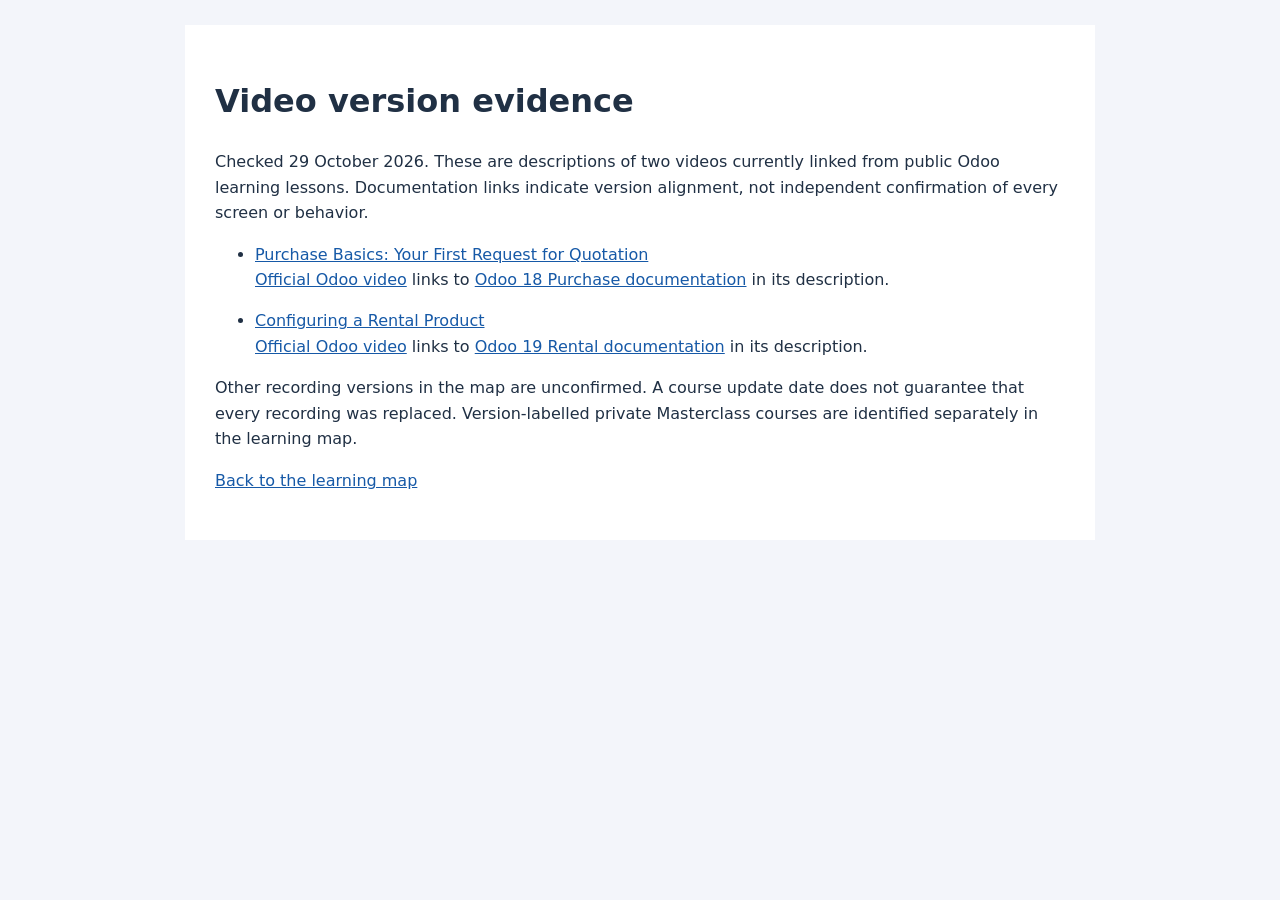
==== video-versions.html @ f06b086a "Add version-linked Odoo 19 to 20 study map" ====
<!doctype html><html lang="en"><meta charset="utf-8"><meta name="viewport" content="width=device-width,initial-scale=1"><title>Odoo video version evidence</title><style>body{font:16px/1.6 system-ui;background:#f3f5fa;color:#203044}main{max-width:850px;margin:25px auto;padding:30px;background:white}a{color:#1659a7}li{margin:15px 0}</style><main><h1>Video version evidence</h1><p>Checked 29 October 2026. These are descriptions of two videos currently linked from public Odoo learning lessons. Documentation links indicate version alignment, not independent confirmation of every screen or behavior.</p><ul><li><a href="https://www.odoo.com/slides/slide/purchase-basics-your-first-request-for-quotation-623">Purchase Basics: Your First Request for Quotation</a><br><a href="https://www.youtube.com/watch?v=LX_kRgiqUj0">Official Odoo video</a> links to <a href="https://www.odoo.com/documentation/18.0/applications/inventory_and_mrp/purchase.html">Odoo 18 Purchase documentation</a> in its description.</li><li><a href="https://www.odoo.com/slides/slide/configuring-a-rental-product-7314">Configuring a Rental Product</a><br><a href="https://www.youtube.com/watch?v=CE-SahTUC9A">Official Odoo video</a> links to <a href="https://www.odoo.com/documentation/19.0/applications/sales/rental.html">Odoo 19 Rental documentation</a> in its description.</li></ul><p>Other recording versions in the map are unconfirmed. A course update date does not guarantee that every recording was replaced. Version-labelled private Masterclass courses are identified separately in the learning map.</p><p><a href="index.html">Back to the learning map</a></p></main></html>
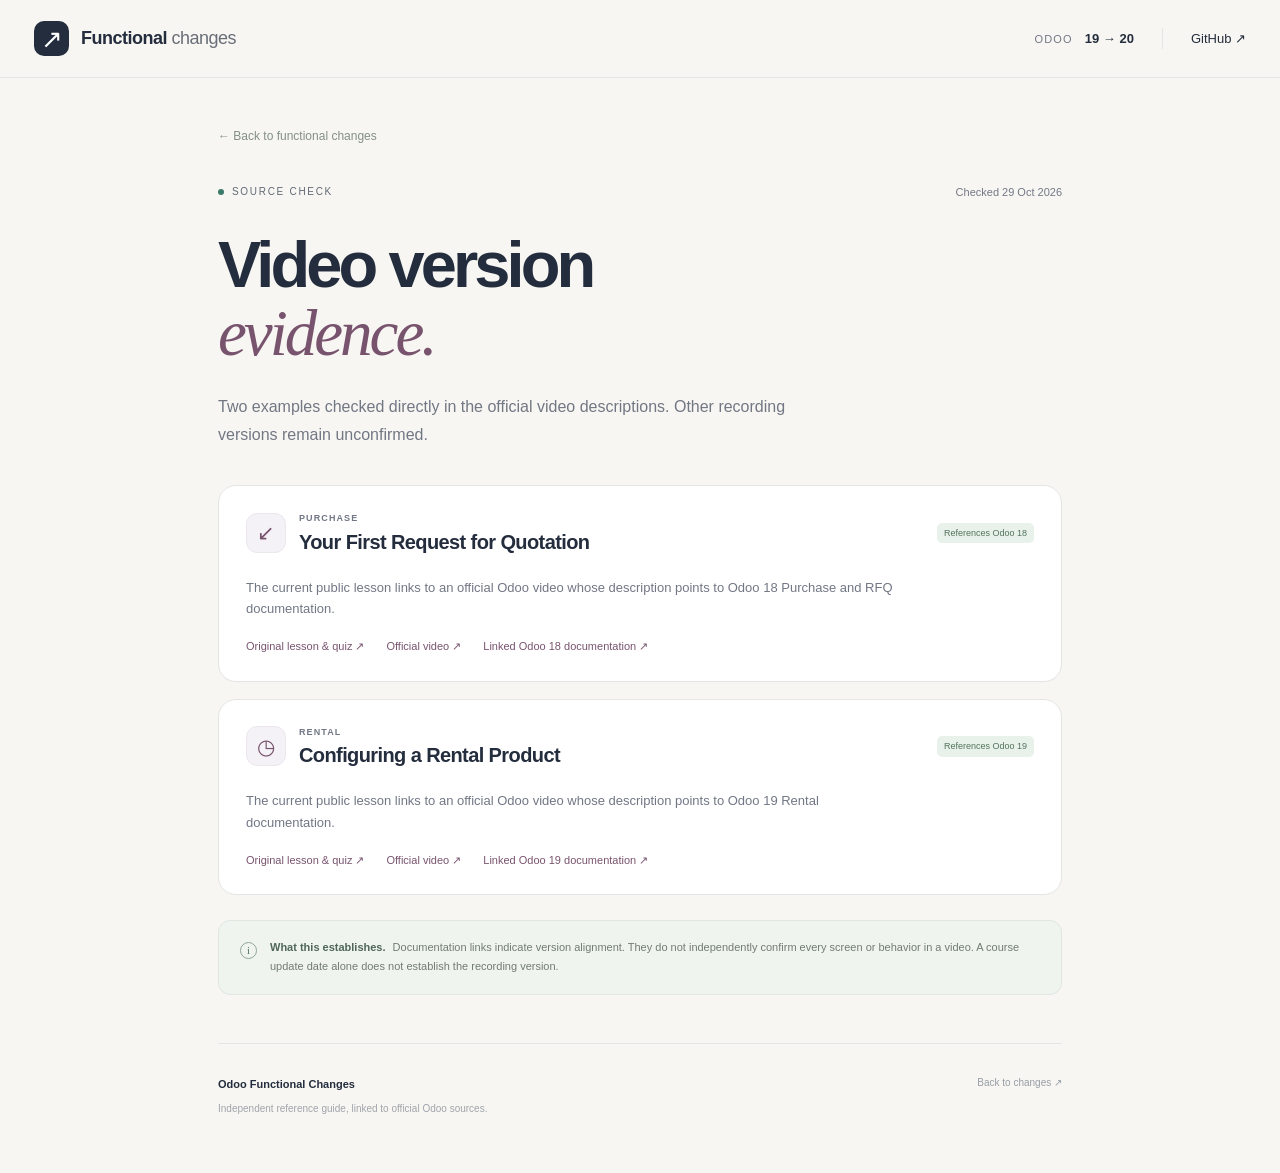
==== commit b646b9a7: "Redesign Odoo Functional Changes with module filters and version evidence" ====
--- a/video-versions.html
+++ b/video-versions.html
@@ -1 +1 @@
-<!doctype html><html lang="en"><meta charset="utf-8"><meta name="viewport" content="width=device-width,initial-scale=1"><title>Odoo video version evidence</title><style>body{font:16px/1.6 system-ui;background:#f3f5fa;color:#203044}main{max-width:850px;margin:25px auto;padding:30px;background:white}a{color:#1659a7}li{margin:15px 0}</style><main><h1>Video version evidence</h1><p>Checked 29 October 2026. These are descriptions of two videos currently linked from public Odoo learning lessons. Documentation links indicate version alignment, not independent confirmation of every screen or behavior.</p><ul><li><a href="https://www.odoo.com/slides/slide/purchase-basics-your-first-request-for-quotation-623">Purchase Basics: Your First Request for Quotation</a><br><a href="https://www.youtube.com/watch?v=LX_kRgiqUj0">Official Odoo video</a> links to <a href="https://www.odoo.com/documentation/18.0/applications/inventory_and_mrp/purchase.html">Odoo 18 Purchase documentation</a> in its description.</li><li><a href="https://www.odoo.com/slides/slide/configuring-a-rental-product-7314">Configuring a Rental Product</a><br><a href="https://www.youtube.com/watch?v=CE-SahTUC9A">Official Odoo video</a> links to <a href="https://www.odoo.com/documentation/19.0/applications/sales/rental.html">Odoo 19 Rental documentation</a> in its description.</li></ul><p>Other recording versions in the map are unconfirmed. A course update date does not guarantee that every recording was replaced. Version-labelled private Masterclass courses are identified separately in the learning map.</p><p><a href="index.html">Back to the learning map</a></p></main></html>+<!doctype html><html lang="en"><head><meta charset="utf-8"><meta name="viewport" content="width=device-width,initial-scale=1"><title>Video version evidence · Odoo Functional Changes</title><meta name="description" content="Checked version references from two official Odoo tutorial videos."><link rel="stylesheet" href="styles.css"></head><body><header class="topbar"><a class="brand" href="./"><span class="brand-mark" aria-hidden="true">↗</span><span>Functional<span class="brand-light"> changes</span></span></a><div class="top-actions"><span class="edition">ODOO <b>19 → 20</b></span><a class="github-link" href="https://github.com/jainiljoshi/odoo-functional-changes">GitHub ↗</a></div></header><main class="evidence-page"><a class="text-link" href="index.html">← Back to functional changes</a><section class="hero"><div class="hero-meta"><span class="release-label"><i></i>SOURCE CHECK</span><span>Checked 29 Oct 2026</span></div><h1>Video version<br><em>evidence.</em></h1><p class="hero-description">Two examples checked directly in the official video descriptions. Other recording versions remain unconfirmed.</p></section><section class="change-card"><div class="card-top"><span class="area-icon">↙</span><div><p class="eyebrow">PURCHASE</p><h2>Your First Request for Quotation</h2></div><span class="version-badge checked">References Odoo 18</span></div><div class="evidence-card-body"><p>The current public lesson links to an official Odoo video whose description points to Odoo 18 Purchase and RFQ documentation.</p><div class="evidence-links"><a href="https://www.odoo.com/slides/slide/purchase-basics-your-first-request-for-quotation-623">Original lesson & quiz ↗</a><a href="https://www.youtube.com/watch?v=LX_kRgiqUj0">Official video ↗</a><a href="https://www.odoo.com/documentation/18.0/applications/inventory_and_mrp/purchase.html">Linked Odoo 18 documentation ↗</a></div></div></section><section class="change-card"><div class="card-top"><span class="area-icon">◷</span><div><p class="eyebrow">RENTAL</p><h2>Configuring a Rental Product</h2></div><span class="version-badge checked">References Odoo 19</span></div><div class="evidence-card-body"><p>The current public lesson links to an official Odoo video whose description points to Odoo 19 Rental documentation.</p><div class="evidence-links"><a href="https://www.odoo.com/slides/slide/configuring-a-rental-product-7314">Original lesson & quiz ↗</a><a href="https://www.youtube.com/watch?v=CE-SahTUC9A">Official video ↗</a><a href="https://www.odoo.com/documentation/19.0/applications/sales/rental.html">Linked Odoo 19 documentation ↗</a></div></div></section><div class="evidence-note"><span class="info-symbol">i</span><p><strong>What this establishes.</strong> Documentation links indicate version alignment. They do not independently confirm every screen or behavior in a video. A course update date alone does not establish the recording version.</p></div><footer><div><strong>Odoo Functional Changes</strong><p>Independent reference guide, linked to official Odoo sources.</p></div><div><a href="index.html">Back to changes ↗</a></div></footer></main></body></html>
--- a/styles.css
+++ b/styles.css
@@ -0,0 +1,2 @@
+:root{--paper:#f7f6f2;--ink:#242d3d;--muted:#727785;--line:#e4e5e4;--accent:#78536e;--accent-light:#f4eef2;--green:#397a68;--green-bg:#edf5f0;--white:#fff;--radius:18px}*{box-sizing:border-box}html{scroll-behavior:smooth;scroll-padding-top:100px}body{margin:0;background:var(--paper);font:15px/1.65 -apple-system,BlinkMacSystemFont,"Segoe UI",sans-serif;color:var(--ink);-webkit-font-smoothing:antialiased}button,input{font:inherit}button,a,input,summary{-webkit-tap-highlight-color:transparent}button,a,summary{touch-action:manipulation}a{color:inherit;text-decoration:none}button,summary{cursor:pointer}a:focus-visible,button:focus-visible,input:focus-visible,summary:focus-visible{outline:3px solid #9b6a91;outline-offset:4px}button{color:inherit}.skip{position:fixed;left:20px;top:-100px;z-index:100;background:white;padding:10px 20px}.skip:focus{top:10px}.topbar{height:78px;border-bottom:1px solid var(--line);background:rgba(247,246,242,.96);backdrop-filter:blur(18px);position:sticky;top:0;z-index:10;display:flex;align-items:center;justify-content:space-between;padding:0 max(34px,calc((100vw - 1520px)/2));gap:20px}.brand{display:flex;align-items:center;gap:12px;font-size:18px;font-weight:700;letter-spacing:-.5px}.brand-mark{display:grid;place-items:center;width:35px;height:35px;border-radius:10px;background:var(--ink);color:white;font-size:26px;font-weight:400;line-height:1}.brand-light{font-weight:400;color:#6a6e78}.top-actions{display:flex;align-items:center;gap:28px}.edition{font-size:11px;letter-spacing:1.1px;color:var(--muted)}.edition b{font-weight:650;margin-left:8px;color:var(--ink);letter-spacing:0;font-size:13px}.github-link{font-size:13px;border-left:1px solid var(--line);padding-left:28px}.layout{max-width:1520px;padding:0 34px;margin:auto;display:grid;grid-template-columns:228px minmax(0,1fr);gap:62px}.sidebar-inner{position:sticky;top:111px;padding-top:35px}.eyebrow{font-size:10px;font-weight:650;letter-spacing:1.6px;line-height:1.4;margin:0;color:var(--muted)}.sidebar nav{margin:23px 0 34px;display:grid;gap:3px}.index-link{display:flex;align-items:center;gap:12px;font-size:12px;color:#626977;padding:8px 0;border-radius:6px;transition:color .15s,transform .15s}.index-link span{font-variant-numeric:tabular-nums;font-size:10px;color:#a5a8ae;letter-spacing:1px;width:18px}.index-link:hover{color:var(--accent);transform:translateX(3px)}.sidebar-note{border-top:1px solid var(--line);padding:23px 0;display:flex;gap:9px}.note-dot{height:6px;width:6px;flex-shrink:0;border-radius:50%;background:var(--green);margin-top:8px}.sidebar-note strong{font-size:11px;font-weight:600}.sidebar-note p{font-size:11px;color:var(--muted);line-height:1.65;margin:5px 0 0}.sidebar-source{font-size:11px;color:var(--accent)}main{min-width:0;max-width:1120px;padding-bottom:38px}.hero{padding:58px 0 36px}.hero-meta{display:flex;align-items:center;justify-content:space-between;font-size:11px;color:var(--muted)}.release-label{display:flex;align-items:center;gap:8px;font-size:10px;letter-spacing:1.7px;color:#616976}.release-label i,.column-label i{display:inline-block;width:6px;height:6px;background:var(--green);border-radius:50%}h1{font-size:clamp(52px,5.3vw,80px);letter-spacing:-3.9px;line-height:1.055;font-weight:550;margin:30px 0 25px}h1 em{font-family:Georgia,"Times New Roman",serif;font-weight:400;letter-spacing:-3px;color:var(--accent)}.hero-description{max-width:590px;font-size:16px;line-height:1.75;color:#727784;margin:0}.hero-stats{display:flex;margin-top:33px;gap:45px}.hero-stats>div{display:grid;gap:1px;border-left:1px solid #d9dcdd;padding-left:18px}.hero-stats>div:first-child{border:0;padding-left:0}.hero-stats strong{font-size:25px;line-height:1.35;letter-spacing:-.7px;font-weight:600}.hero-stats span{font-size:11px;color:var(--muted)}.evidence-note{display:flex;gap:13px;align-items:flex-start;padding:17px 21px;border:1px solid #e0e6e2;border-radius:12px;background:#f0f4ef}.info-symbol{display:grid;place-items:center;height:17px;width:17px;border:1px solid #8fa598;color:#547461;font-family:Georgia,serif;font-size:11px;line-height:1;border-radius:50%;flex-shrink:0;margin-top:4px}.evidence-note p{font-size:11px;color:#717c71;line-height:1.75;margin:0;max-width:840px}.evidence-note strong{color:#4f6659;font-weight:600;margin-right:4px}.browse{padding-top:43px;margin-bottom:20px}.browse-heading{display:flex;align-items:center;justify-content:space-between;gap:15px}.browse h2{font-size:21px;letter-spacing:-.6px;font-weight:550;margin:0}.browse-heading>span{font-size:11px;color:var(--muted)}.browse-controls{display:flex;gap:18px;align-items:center;justify-content:space-between;margin-top:18px}.filters{display:flex;flex-wrap:wrap;gap:5px}.filters button{border:0;background:transparent;border-radius:7px;padding:8px 11px;line-height:1.4;color:var(--muted);font-size:11px;white-space:nowrap;transition:background .15s,color .15s}.filters button:hover{color:var(--ink);background:#e9e9e5}.filters button.active{background:var(--ink);color:white}.filters button span{margin-left:7px;opacity:.6}.search{display:flex;align-items:center;gap:7px;width:180px;flex-shrink:0;padding:6px 10px;border:1px solid #e1e2de;background:#fafaf7;border-radius:8px}.search>span:first-child{font-size:23px;color:#8e9198;line-height:1}.search input{border:0;background:transparent;width:100%;min-width:0;outline:0!important;font-size:11px;color:var(--ink);padding:3px 0}.search input::placeholder{color:#90949c}.search:focus-within{outline:2px solid #b59eae;outline-offset:2px}.change-card{border:1px solid var(--line);background:white;border-radius:var(--radius);margin:0 0 17px;overflow:hidden;scroll-margin-top:100px;box-shadow:0 2px 4px #222a3402}.card-top{display:flex;align-items:center;gap:13px;padding:26px 27px 23px}.area-icon{width:40px;height:40px;background:#f4f2f6;color:var(--accent);border:1px solid #ebe7ed;border-radius:11px;display:grid;place-items:center;font-size:21px;line-height:1;flex-shrink:0}.card-top .eyebrow{font-size:9px;letter-spacing:1.1px;margin-bottom:5px}.card-top .eyebrow span{color:#c3c4ca;padding:0 5px}.card-top h2{font-size:20px;font-weight:600;letter-spacing:-.6px;line-height:1.2;margin:0}.change-number{margin-left:auto;align-self:flex-start;font-size:11px;font-variant-numeric:tabular-nums;color:#bdc0c5;letter-spacing:1px}.comparison{display:grid;grid-template-columns:1fr 1fr;gap:34px;margin:0 27px 20px}.foundation{padding-right:15px}.updated{border-left:1px solid var(--line);padding-left:28px}.column-label{display:flex;gap:6px;align-items:center;font-size:9px;font-weight:650;letter-spacing:1.2px;color:#9a9da4}.updated .column-label{color:var(--green)}.column-label i{width:5px;height:5px}.comparison p{margin:11px 0 0;font-size:13px;line-height:1.8;color:#6f7580}.updated p{color:#343e4c}.source-row{display:flex;align-items:center;flex-wrap:wrap;gap:8px;margin:0 27px 22px;font-size:10px}.source-row>span{color:#a0a4ac;margin-right:2px}.source-pill{border:1px solid #e4e6e7;border-radius:5px;padding:3px 8px;color:#6f7781;line-height:1.5;background:#fcfcfc}.source-pill:hover{border-color:#b9a1b2;color:var(--accent)}details{border-top:1px solid #edefed;background:#fcfcfa}summary{list-style:none;display:flex;align-items:center;padding:15px 27px;font-size:11px;font-weight:550;gap:12px;color:#727884}summary::-webkit-details-marker{display:none}.detail-count{font-size:10px;color:#a1a5aa;font-weight:400}.plus{margin-left:auto;font-size:18px;color:#8d929d;font-weight:400;line-height:1;transition:transform .15s}details[open] .plus{transform:rotate(45deg)}.detail-content{padding:0 27px 26px}.detail-content h3{font-size:11px;letter-spacing:.1px;font-weight:500;color:#858b95;margin:6px 0 8px}.lesson-list{padding:0;margin:0 0 21px;list-style:none}.lesson-list li{padding:12px 0;border-bottom:1px solid #e8eae7;display:flex;align-items:flex-start;justify-content:space-between;gap:15px}.lesson-link{font-size:12px;color:#596775}.lesson-link:hover{color:var(--accent)}.lesson-link>span{color:#9fa5ae;margin-left:5px}.lesson-list small{font-size:10px;color:#a0a4ac;display:block;margin-top:3px}.lesson-meta{display:grid;justify-items:end;gap:5px;flex-shrink:0}.version-badge{font-size:9px;padding:3px 7px;border-radius:5px;line-height:1.6;white-space:nowrap}.version-badge.checked{background:#e8f1ea;color:#52745d}.version-badge.unknown{background:#f4f0e8;color:#9b8357}.text-link{font-size:9px;color:#839085}.practice-box{display:grid;grid-template-columns:1fr auto;gap:12px 22px;background:#f0f2f5;border-radius:10px;padding:19px 20px}.practice-box .eyebrow{font-size:9px;letter-spacing:1.1px;color:#8b93a0}.practice-box p{font-size:12px;line-height:1.8;color:#626d7d;margin:9px 0 0}.runbot-link{font-size:10px;padding:7px 11px;border:1px solid #d5dae1;border-radius:6px;background:white;white-space:nowrap;height:fit-content;color:#586373;margin-top:1px}.practice-box>small{grid-column:1/-1;font-size:10px;color:#9aa1ab;line-height:1.7}.practice-box>small strong{font-weight:600;color:#7f8793}.practice-box>small>span{color:#9b8357;margin-left:5px}.reference-panel{margin:55px 0 0;border-radius:20px;border:1px solid #dedbe2;background:#efedf2;padding:35px 38px;display:grid;grid-template-columns:1fr 240px;gap:50px}.reference-panel .eyebrow{color:#9c8c9d;font-size:9px}.reference-panel h2{font-size:27px;line-height:1.2;letter-spacing:-.8px;font-weight:550;margin:14px 0 17px}.reference-panel p{font-size:12px;color:#8c8693;max-width:460px;line-height:1.9}.reference-link{display:flex;justify-content:space-between;align-items:center;width:235px;font-size:11px;color:var(--accent);margin-top:20px}.reference-versions{display:grid;grid-template-columns:1fr 1fr;gap:10px;align-content:center}.reference-versions>div{border:1px solid #ddd7e2;border-radius:12px;padding:16px 14px;background:#f5f3f7}.reference-versions span{font-size:9px;display:block;color:#8e8394}.reference-versions b{font-family:Georgia,serif;font-size:45px;line-height:1.6;font-weight:400;color:#816c88}.reference-versions small{display:block;font-size:9px;line-height:1.8;color:#a197a7}footer{margin-top:48px;padding:27px 0 0;border-top:1px solid var(--line);display:flex;justify-content:space-between;gap:60px}footer strong{font-size:11px;font-weight:600}footer p{font-size:10px;color:#a0a4aa;line-height:1.8;max-width:400px;margin-top:5px}footer>div:last-child{display:flex;flex-wrap:wrap;gap:12px 20px;align-content:flex-start;padding-top:4px}footer a{font-size:10px;color:#979da6;white-space:nowrap}footer a:hover{color:var(--accent)}#empty{padding:55px 20px;text-align:center;border:1px dashed #d5d5d2;border-radius:15px;background:#fff8}#empty h2{font-size:20px}#empty p{color:var(--muted);font-size:13px}#clear-filters{padding:8px 15px;border:1px solid var(--line);border-radius:7px;background:white;font-size:12px}.sr-only{position:absolute;width:1px;height:1px;padding:0;margin:-1px;overflow:hidden;clip:rect(0,0,0,0);white-space:nowrap;border:0}[hidden]{display:none!important}@media(min-width:1700px){.layout{gap:85px}.hero{padding-top:68px}.card-top h2{font-size:22px}.comparison p{font-size:14px}}@media(max-width:1100px){.layout{grid-template-columns:190px minmax(0,1fr);gap:32px;padding:0 25px}.topbar{padding:0 25px}.index-link{font-size:11px}.hero h1{font-size:64px}.browse-controls{flex-wrap:wrap}.search{width:100%}.reference-panel{grid-template-columns:1fr 190px;gap:25px;padding:28px}.lesson-list li{flex-wrap:wrap}.lesson-meta{display:flex;align-items:center;justify-items:start;gap:10px}.hero-stats{gap:28px}.practice-box{grid-template-columns:1fr}.practice-box>small{grid-column:1}.runbot-link{width:fit-content}}@media(max-width:780px){.topbar{height:66px;padding:0 22px}.brand{font-size:16px}.brand-mark{width:30px;height:30px;font-size:22px}.top-actions{gap:15px}.github-link{padding-left:15px;font-size:11px}.edition{font-size:9px}.edition b{font-size:11px;margin-left:5px}.sidebar{display:none}.layout{display:block;padding:0 23px}.hero{padding-top:34px}.hero-meta{font-size:10px}.release-label{font-size:8px;letter-spacing:1.2px}.hero h1{font-size:64px}.hero-description{font-size:15px}.hero-stats{gap:30px;margin-top:28px}.hero-stats strong{font-size:23px}.hero-stats span{font-size:10px}.evidence-note{padding:15px}.browse{padding-top:31px}.browse h2{font-size:20px}.filters{gap:3px}.filters button{padding:8px 10px}.browse-controls{gap:12px}.search{padding:8px 12px}.card-top{padding:22px 21px 20px}.card-top h2{font-size:19px}.comparison{margin:0 21px 19px;gap:20px}.updated{padding-left:20px}.source-row{margin:0 21px 20px}.comparison p{font-size:12px}summary{padding:14px 21px}.detail-content{padding:0 21px 21px}.reference-panel{grid-template-columns:1fr;gap:24px;margin-top:33px;padding:26px}.reference-versions{max-width:300px}.reference-versions>div{padding:15px 20px}.reference-panel h2{font-size:27px}.reference-versions b{line-height:1.4}.reference-versions small{max-width:120px}footer{gap:18px;display:block}footer>div:last-child{margin-top:16px}}@media(max-width:430px){.topbar{padding:0 16px}.github-link{display:none}.layout{padding:0 16px}.hero h1{font-size:55px;letter-spacing:-2.8px}.hero h1 em{letter-spacing:-2px}.hero-meta>span:last-child{font-size:9px}.hero-description{font-size:14px}.hero-stats{gap:19px}.hero-stats>div{padding-left:13px}.hero-stats span{font-size:9px}.hero-stats strong{font-size:23px}.comparison{grid-template-columns:1fr;gap:18px}.foundation{padding:0}.updated{padding:16px 0 0;border-left:0;border-top:1px solid var(--line)}.comparison p{margin-top:8px}.card-top .eyebrow{font-size:8px;letter-spacing:.7px}.card-top h2{font-size:18px}.area-icon{height:35px;width:35px;font-size:19px}.change-number{font-size:10px}.filters button{font-size:10px;padding:8px 9px}.hero-stats{justify-content:space-between}.evidence-note p{font-size:10px}.lesson-meta{flex-wrap:wrap}.practice-box{padding:16px}.reference-panel{padding:23px}}
+.evidence-page{max-width:900px;margin:0 auto;padding:45px 28px}.evidence-page>.text-link{font-size:12px}.evidence-page .hero{padding-top:35px}.evidence-page h1{font-size:65px}.evidence-page .card-top>.version-badge{margin-left:auto}.evidence-card-body{padding:0 27px 25px}.evidence-card-body>p{font-size:13px;color:var(--muted);max-width:650px;margin-top:0}.evidence-links{display:flex;flex-wrap:wrap;gap:10px 22px;margin-top:18px}.evidence-links a{font-size:11px;color:var(--accent)}.evidence-page>.evidence-note{margin-top:25px}@media(max-width:550px){.evidence-page{padding:28px 16px}.evidence-page h1{font-size:53px}.evidence-page .card-top{flex-wrap:wrap}.evidence-page .card-top>.version-badge{margin-left:48px}.evidence-page .card-top h2{font-size:17px}.evidence-card-body{padding:0 21px 23px}}
